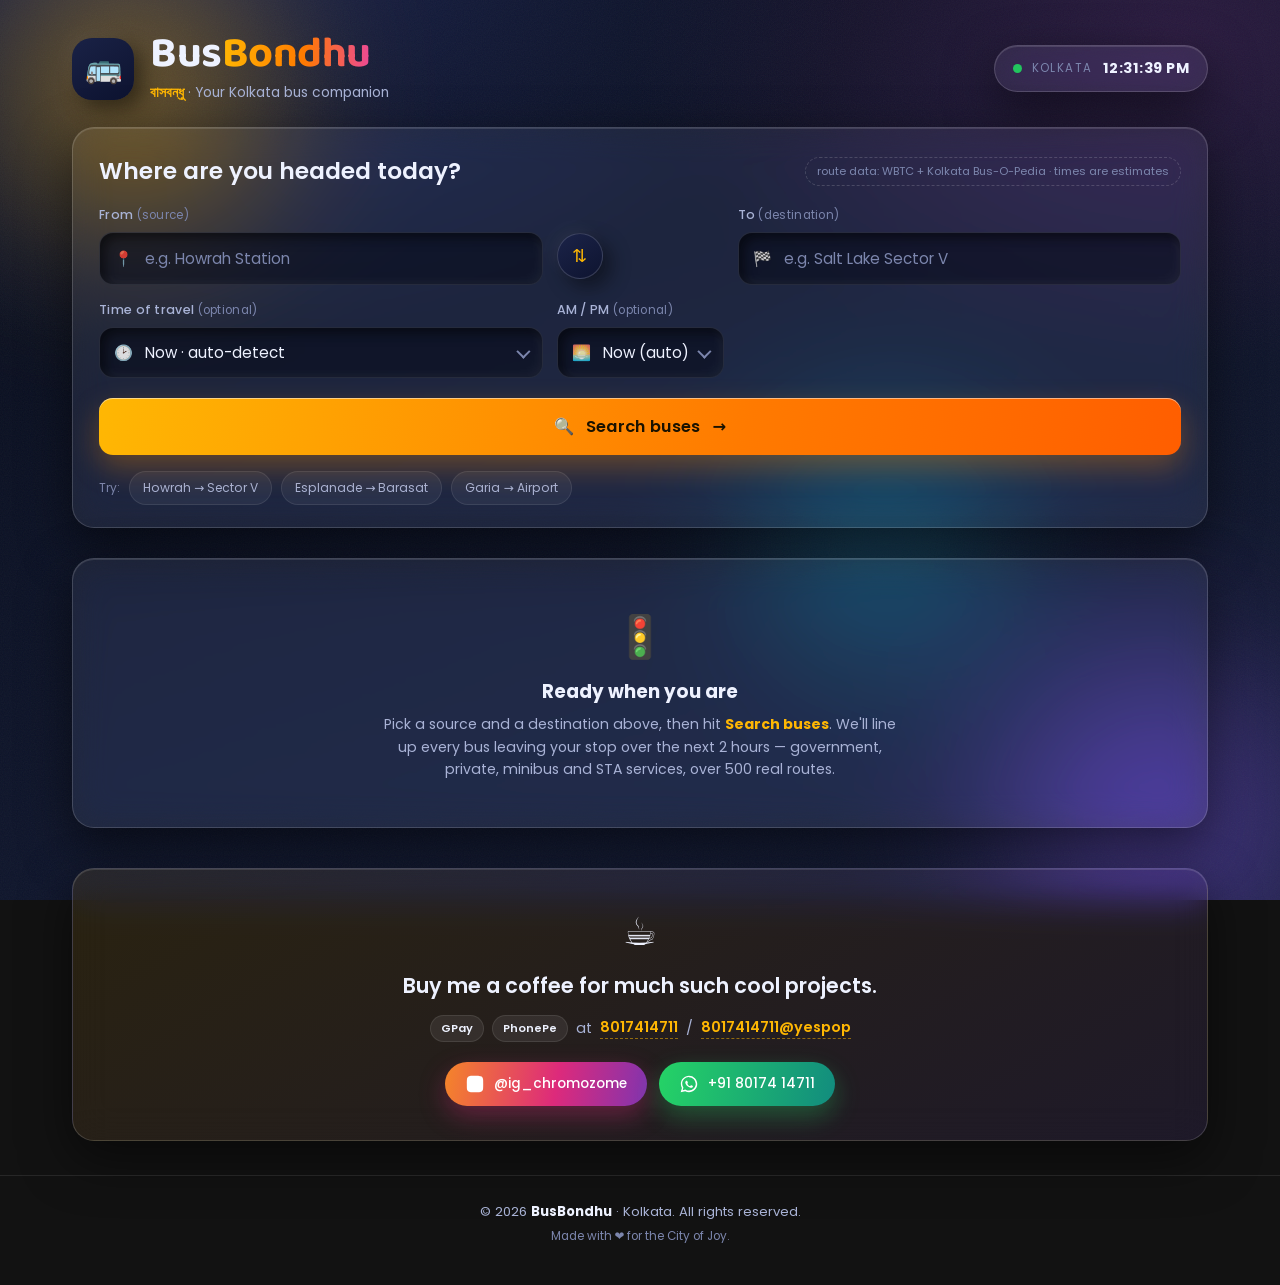
==== index.html @ af152441 "first commit" ====
<!DOCTYPE html>
<html lang="en">
<head>
<meta charset="UTF-8" />
<meta name="viewport" content="width=device-width, initial-scale=1.0" />
<title>BusBondhu - Kolkata's Bus Companion</title>
<meta name="description" content="BusBondhu - find Kolkata buses between any two stops with timings, frequency, route maps and travel estimates." />
<meta name="theme-color" content="#070b18" />
<meta name="color-scheme" content="dark" />
<meta name="author" content="BusBondhu" />

<!-- social / share previews -->
<meta property="og:type" content="website" />
<meta property="og:site_name" content="BusBondhu" />
<meta property="og:title" content="BusBondhu - Kolkata's Bus Companion" />
<meta property="og:description" content="Find any bus across Kolkata between two stops. Timings, frequency, route maps and travel estimates for govt + private services." />
<meta property="og:locale" content="en_IN" />
<meta name="twitter:card" content="summary" />
<meta name="twitter:title" content="BusBondhu - Kolkata's Bus Companion" />
<meta name="twitter:description" content="Find any bus across Kolkata between two stops, with route maps and travel estimates." />

<link rel="preconnect" href="https://fonts.googleapis.com">
<link rel="preconnect" href="https://fonts.gstatic.com" crossorigin>
<link rel="preconnect" href="https://tile.openstreetmap.org">
<link href="https://fonts.googleapis.com/css2?family=Baloo+Da+2:wght@500;600;700&family=Poppins:wght@300;400;500;600;700;800&display=swap" rel="stylesheet">
<link rel="stylesheet" href="vendor/leaflet/leaflet.css" />
<link rel="stylesheet" href="css/styles.css" />
<link rel="icon" href="data:image/svg+xml,<svg xmlns='http://www.w3.org/2000/svg' viewBox='0 0 100 100'><text y='.9em' font-size='88'>&#128652;</text></svg>">
</head>
<body>

  <a class="skip-link" href="#results">Skip to results</a>

  <noscript>
    <div class="no-script">
      <strong>BusBondhu needs JavaScript.</strong>
      This tool searches and sorts live departures in your browser, so please enable JavaScript to use it.
    </div>
  </noscript>

  <div class="orbs" aria-hidden="true">
    <span class="orb orb-1"></span>
    <span class="orb orb-2"></span>
    <span class="orb orb-3"></span>
    <span class="grain"></span>
  </div>

  <header class="hero">
    <div class="brand">
      <div class="logo" aria-hidden="true">&#128652;</div>
      <div class="brand-text">
        <h1>Bus<span>Bondhu</span></h1>
        <p class="tagline"><span class="bn" lang="bn">&#2476;&#2494;&#2488;&#2476;&#2472;&#2509;&#2471;&#2497;</span> &middot; Your Kolkata bus companion</p>
      </div>
    </div>

    <div class="clock glassy" title="Live local time in Kolkata">
      <span class="pulse-dot"></span>
      <span class="clock-label">Kolkata</span>
      <strong id="liveClock">--:--:--</strong>
    </div>
  </header>

  <main>

    <section class="search-card glassy" aria-label="Bus search">
      <div class="card-head">
        <h2>Where are you headed today?</h2>
        <span class="mini-note" title="Route numbers, origins, termini and stop sequences come from WBTC's official city bus route list and from Kolkata Bus-O-Pedia's catalogue of private, minibus, SD/DN, K/KB and STA services. Neither source publishes frequencies or departure times, so the headways and next-bus times on this page are clearly-labelled estimates, not official timings. Only stops we can place with confidence are plotted.">route data: WBTC + Kolkata Bus-O-Pedia &middot; times are estimates</span>
      </div>

      <form id="searchForm" autocomplete="off" novalidate>
        <div class="field-grid">

          <div class="field">
            <label for="source">From <span class="req-none">(source)</span></label>
            <div class="input-wrap">
              <span class="ico">&#128205;</span>
              <input id="source" name="source" list="stopList" placeholder="e.g. Howrah Station" spellcheck="false" />
            </div>
          </div>

          <button type="button" class="swap-btn" id="swapBtn" title="Swap source and destination" aria-label="Swap source and destination">&#8645;</button>

          <div class="field">
            <label for="destination">To <span class="req-none">(destination)</span></label>
            <div class="input-wrap">
              <span class="ico">&#127937;</span>
              <input id="destination" name="destination" list="stopList" placeholder="e.g. Salt Lake Sector V" spellcheck="false" />
            </div>
          </div>

          <div class="field">
            <label for="timeHour">Time of travel <span class="req-none">(optional)</span></label>
            <div class="input-wrap">
              <span class="ico">&#128337;</span>
              <select id="timeHour">
                <option value="">Now &middot; auto-detect</option>
              </select>
            </div>
          </div>

          <div class="field">
            <label for="ampm">AM / PM <span class="req-none">(optional)</span></label>
            <div class="input-wrap">
              <span class="ico">&#127749;</span>
              <select id="ampm">
                <option value="">Now (auto)</option>
                <option value="AM">AM</option>
                <option value="PM">PM</option>
              </select>
            </div>
          </div>

        </div>

        <datalist id="stopList"></datalist>

        <button type="submit" class="search-btn" id="searchBtn">
          <span class="sb-ico">&#128269;</span>
          <span>Search buses</span>
          <span class="sb-arrow">&rarr;</span>
        </button>
      </form>

      <div class="quick-picks">
        <span class="qp-label">Try:</span>
        <button type="button" class="qp" data-from="Howrah Station" data-to="Salt Lake Sector V">Howrah &rarr; Sector V</button>
        <button type="button" class="qp" data-from="Esplanade" data-to="Barasat">Esplanade &rarr; Barasat</button>
        <button type="button" class="qp" data-from="Garia" data-to="Airport (CCU)">Garia &rarr; Airport</button>
      </div>
    </section>

    <section class="results" id="results" aria-live="polite" tabindex="-1">

      <div class="results-head" id="resultsHead" hidden>
        <div class="rh-text">
          <h3 id="rhTitle">Buses</h3>
          <p id="rhWindow">&mdash;</p>
          <p class="rh-count" id="rhCount" hidden></p>
        </div>
        <div class="filters" id="filters">
          <button type="button" class="filter is-active" data-filter="all">All</button>
          <button type="button" class="filter" data-filter="ac">AC</button>
          <button type="button" class="filter" data-filter="electric">Electric</button>
          <button type="button" class="filter" data-filter="nonac">Non-AC</button>
        </div>
      </div>

      <div class="results-list" id="resultsList"></div>

      <div class="empty-state glassy" id="emptyState">
        <div class="es-ico">&#128678;</div>
        <h3>Ready when you are</h3>
        <p>Pick a source and a destination above, then hit <strong>Search buses</strong>. We'll line up every bus leaving your stop over the next 2 hours &mdash; government, private, minibus and STA services, over 500 real routes.</p>
      </div>
    </section>
  </main>

  <section class="support glassy" aria-label="Support the project">
    <div class="support-inner">
      <div class="coffee">&#9749;</div>
      <h3>Buy me a coffee for much such cool projects.</h3>
      <p class="support-pay">
        <span class="pay-chip">GPay</span>
        <span class="pay-chip">PhonePe</span>
        at
        <span class="pay-link">8017414711</span>
        /
        <a class="pay-link" href="upi://pay?pa=8017414711@yespop" title="Pay via UPI">8017414711@yespop</a>
      </p>
      <div class="socials">
        <a class="social ig" href="https://instagram.com/ig_chromozome" target="_blank" rel="noopener noreferrer">
          <svg viewBox="0 0 24 24" width="20" height="20" aria-hidden="true"><path fill="currentColor" d="M12 2.2c3.2 0 3.6 0 4.85.07 1.17.05 1.8.25 2.23.41.56.22.96.48 1.38.9.42.42.68.82.9 1.38.16.42.36 1.06.41 2.23.06 1.26.07 1.64.07 4.85s0 3.6-.07 4.85c-.05 1.17-.25 1.8-.41 2.23-.22.56-.48.96-.9 1.38-.42.42-.82.68-1.38.9-.42.16-1.06.36-2.23.41-1.26.06-1.64.07-4.85.07s-3.6 0-4.85-.07c-1.17-.05-1.8-.25-2.23-.41a3.7 3.7 0 0 1-1.38-.9 3.7 3.7 0 0 1-.9-1.38c-.16-.42-.36-1.06-.41-2.23C2.2 15.6 2.2 15.2 2.2 12s0-3.6.07-4.85c.05-1.17.25-1.8.41-2.23.22-.56.48-.96.9-1.38.42-.42.82-.68 1.38-.9.42-.16 1.06-.36 2.23-.41C8.4 2.2 8.8 2.2 12 2.2Z"/><path fill="currentColor" d="M12 7.05A4.95 4.95 0 1 0 12 16.95 4.95 4.95 0 0 0 12 7.05Zm0 1.8a3.15 3.15 0 1 1 0 6.3 3.15 3.15 0 0 1 0-6.3Z"/><circle fill="currentColor" cx="17.1" cy="6.9" r="1.15"/></svg>
          <span>@ig_chromozome</span>
        </a>
        <a class="social wa" href="https://wa.me/918017414711?text=Hi!%20Loved%20BusBondhu" target="_blank" rel="noopener noreferrer">
          <svg viewBox="0 0 24 24" width="20" height="20" aria-hidden="true"><path fill="currentColor" d="M12.04 2C6.6 2 2.2 6.4 2.2 11.84c0 1.74.46 3.42 1.32 4.9L2 22l5.4-1.42a9.86 9.86 0 0 0 4.64 1.18h.01c5.43 0 9.84-4.4 9.84-9.84 0-2.63-1.02-5.1-2.88-6.96A9.77 9.77 0 0 0 12.04 2Zm0 1.8c2.15 0 4.17.84 5.69 2.36a8 8 0 0 1 2.36 5.68c0 4.44-3.61 8.04-8.05 8.04a8.06 8.06 0 0 1-4.1-1.12l-.3-.17-3.2.84.85-3.12-.2-.32a8.03 8.03 0 0 1-1.24-4.29c0-4.43 3.61-8.03 8.05-8.03Zm-3.1 4.28c-.15 0-.4.06-.6.28-.2.22-.78.77-.78 1.87 0 1.1.8 2.16.9 2.3.12.15 1.56 2.5 3.86 3.4 1.9.75 2.3.6 2.72.56.4-.04 1.3-.53 1.48-1.04.18-.5.18-.94.13-1.03-.06-.09-.22-.14-.46-.26-.24-.12-1.3-.64-1.5-.71-.2-.07-.35-.11-.5.11-.14.22-.56.71-.68.86-.13.14-.26.16-.48.05-.22-.11-.94-.35-1.79-1.1a6.7 6.7 0 0 1-1.23-1.53c-.13-.22-.01-.34.09-.45.1-.1.22-.26.33-.39.11-.13.15-.22.22-.37.07-.15.04-.28-.01-.39-.06-.11-.5-1.2-.68-1.63-.18-.43-.36-.37-.5-.38l-.43-.01Z"/></svg>
          <span>+91 80174 14711</span>
        </a>
      </div>
    </div>
  </section>

  <footer class="site-foot">
    <p>&copy; <span id="year">2026</span> <strong>BusBondhu</strong> &middot; Kolkata. All rights reserved.</p>
    <p class="foot-sub">Made with &#10084; for the City of Joy.</p>
  </footer>

  <div class="modal-overlay" id="mapOverlay" hidden>
    <div class="modal glassy" role="dialog" aria-modal="true" aria-labelledby="mhRoute" aria-describedby="mhSub">
      <button type="button" class="modal-close" id="modalClose" aria-label="Close">&#10005;</button>

      <div class="modal-head">
        <div class="mh-left">
          <div class="mh-bus" id="mhBus">&mdash;</div>
          <div class="mh-txt">
            <div class="mh-route" id="mhRoute">&mdash;</div>
            <div class="mh-sub" id="mhSub">&mdash;</div>
          </div>
        </div>
        <div class="mh-stats">
          <div class="stat"><b id="mhKm">&mdash;</b><span>km</span></div>
          <div class="stat"><b id="mhMin">&mdash;</b><span>min</span></div>
          <div class="stat"><b id="mhArr">&mdash;</b><span>next bus</span></div>
        </div>
      </div>

      <div class="map-shell">
        <div id="map" class="map-box"></div>
        <div class="map-status" id="mapStatus" hidden>
          <span class="map-status-inner" id="mapStatusMsg">Loading map&hellip;</span>
        </div>
      </div>

      <div class="map-legend" aria-hidden="true">
        <span><i class="lg-from"></i> Board here</span>
        <span><i class="lg-to"></i> Get off here</span>
        <span><i class="lg-mid"></i> Stops in between</span>
        <span><i class="lg-other"></i> Other stops on route</span>
        <span><i class="lg-line"></i> Your stretch</span>
        <span>Hover a point to see the stop name</span>
      </div>

      <div class="modal-foot">
        <div class="mf-title">Stops covered on your stretch <span id="mhStopCount"></span></div>
        <ol class="stop-chain" id="mhStops"></ol>
      </div>
    </div>
  </div>

  <div class="toast" id="toast" hidden><span id="toastMsg"></span></div>

  <!-- Leaflet is vendored locally so the map never depends on a third-party CDN.
       js/app.js will fall back to the CDN only if this file is missing. -->
  <script src="vendor/leaflet/leaflet.js" defer></script>
  <script src="js/data.js" defer></script>
  <script src="js/app.js" defer></script>
</body>
</html>
---- vendor/leaflet/leaflet.css ----
/* required styles */

.leaflet-pane,
.leaflet-tile,
.leaflet-marker-icon,
.leaflet-marker-shadow,
.leaflet-tile-container,
.leaflet-pane > svg,
.leaflet-pane > canvas,
.leaflet-zoom-box,
.leaflet-image-layer,
.leaflet-layer {
	position: absolute;
	left: 0;
	top: 0;
	}
.leaflet-container {
	overflow: hidden;
	}
.leaflet-tile,
.leaflet-marker-icon,
.leaflet-marker-shadow {
	-webkit-user-select: none;
	   -moz-user-select: none;
	        user-select: none;
	  -webkit-user-drag: none;
	}
/* Prevents IE11 from highlighting tiles in blue */
.leaflet-tile::selection {
	background: transparent;
}
/* Safari renders non-retina tile on retina better with this, but Chrome is worse */
.leaflet-safari .leaflet-tile {
	image-rendering: -webkit-optimize-contrast;
	}
/* hack that prevents hw layers "stretching" when loading new tiles */
.leaflet-safari .leaflet-tile-container {
	width: 1600px;
	height: 1600px;
	-webkit-transform-origin: 0 0;
	}
.leaflet-marker-icon,
.leaflet-marker-shadow {
	display: block;
	}
/* .leaflet-container svg: reset svg max-width decleration shipped in Joomla! (joomla.org) 3.x */
/* .leaflet-container img: map is broken in FF if you have max-width: 100% on tiles */
.leaflet-container .leaflet-overlay-pane svg {
	max-width: none !important;
	max-height: none !important;
	}
.leaflet-container .leaflet-marker-pane img,
.leaflet-container .leaflet-shadow-pane img,
.leaflet-container .leaflet-tile-pane img,
.leaflet-container img.leaflet-image-layer,
.leaflet-container .leaflet-tile {
	max-width: none !important;
	max-height: none !important;
	width: auto;
	padding: 0;
	}

.leaflet-container img.leaflet-tile {
	/* See: https://bugs.chromium.org/p/chromium/issues/detail?id=600120 */
	mix-blend-mode: plus-lighter;
}

.leaflet-container.leaflet-touch-zoom {
	-ms-touch-action: pan-x pan-y;
	touch-action: pan-x pan-y;
	}
.leaflet-container.leaflet-touch-drag {
	-ms-touch-action: pinch-zoom;
	/* Fallback for FF which doesn't support pinch-zoom */
	touch-action: none;
	touch-action: pinch-zoom;
}
.leaflet-container.leaflet-touch-drag.leaflet-touch-zoom {
	-ms-touch-action: none;
	touch-action: none;
}
.leaflet-container {
	-webkit-tap-highlight-color: transparent;
}
.leaflet-container a {
	-webkit-tap-highlight-color: rgba(51, 181, 229, 0.4);
}
.leaflet-tile {
	filter: inherit;
	visibility: hidden;
	}
.leaflet-tile-loaded {
	visibility: inherit;
	}
.leaflet-zoom-box {
	width: 0;
	height: 0;
	-moz-box-sizing: border-box;
	     box-sizing: border-box;
	z-index: 800;
	}
/* workaround for https://bugzilla.mozilla.org/show_bug.cgi?id=888319 */
.leaflet-overlay-pane svg {
	-moz-user-select: none;
	}

.leaflet-pane         { z-index: 400; }

.leaflet-tile-pane    { z-index: 200; }
.leaflet-overlay-pane { z-index: 400; }
.leaflet-shadow-pane  { z-index: 500; }
.leaflet-marker-pane  { z-index: 600; }
.leaflet-tooltip-pane   { z-index: 650; }
.leaflet-popup-pane   { z-index: 700; }

.leaflet-map-pane canvas { z-index: 100; }
.leaflet-map-pane svg    { z-index: 200; }

.leaflet-vml-shape {
	width: 1px;
	height: 1px;
	}
.lvml {
	behavior: url(#default#VML);
	display: inline-block;
	position: absolute;
	}


/* control positioning */

.leaflet-control {
	position: relative;
	z-index: 800;
	pointer-events: visiblePainted; /* IE 9-10 doesn't have auto */
	pointer-events: auto;
	}
.leaflet-top,
.leaflet-bottom {
	position: absolute;
	z-index: 1000;
	pointer-events: none;
	}
.leaflet-top {
	top: 0;
	}
.leaflet-right {
	right: 0;
	}
.leaflet-bottom {
	bottom: 0;
	}
.leaflet-left {
	left: 0;
	}
.leaflet-control {
	float: left;
	clear: both;
	}
.leaflet-right .leaflet-control {
	float: right;
	}
.leaflet-top .leaflet-control {
	margin-top: 10px;
	}
.leaflet-bottom .leaflet-control {
	margin-bottom: 10px;
	}
.leaflet-left .leaflet-control {
	margin-left: 10px;
	}
.leaflet-right .leaflet-control {
	margin-right: 10px;
	}


/* zoom and fade animations */

.leaflet-fade-anim .leaflet-popup {
	opacity: 0;
	-webkit-transition: opacity 0.2s linear;
	   -moz-transition: opacity 0.2s linear;
	        transition: opacity 0.2s linear;
	}
.leaflet-fade-anim .leaflet-map-pane .leaflet-popup {
	opacity: 1;
	}
.leaflet-zoom-animated {
	-webkit-transform-origin: 0 0;
	    -ms-transform-origin: 0 0;
	        transform-origin: 0 0;
	}
svg.leaflet-zoom-animated {
	will-change: transform;
}

.leaflet-zoom-anim .leaflet-zoom-animated {
	-webkit-transition: -webkit-transform 0.25s cubic-bezier(0,0,0.25,1);
	   -moz-transition:    -moz-transform 0.25s cubic-bezier(0,0,0.25,1);
	        transition:         transform 0.25s cubic-bezier(0,0,0.25,1);
	}
.leaflet-zoom-anim .leaflet-tile,
.leaflet-pan-anim .leaflet-tile {
	-webkit-transition: none;
	   -moz-transition: none;
	        transition: none;
	}

.leaflet-zoom-anim .leaflet-zoom-hide {
	visibility: hidden;
	}


/* cursors */

.leaflet-interactive {
	cursor: pointer;
	}
.leaflet-grab {
	cursor: -webkit-grab;
	cursor:    -moz-grab;
	cursor:         grab;
	}
.leaflet-crosshair,
.leaflet-crosshair .leaflet-interactive {
	cursor: crosshair;
	}
.leaflet-popup-pane,
.leaflet-control {
	cursor: auto;
	}
.leaflet-dragging .leaflet-grab,
.leaflet-dragging .leaflet-grab .leaflet-interactive,
.leaflet-dragging .leaflet-marker-draggable {
	cursor: move;
	cursor: -webkit-grabbing;
	cursor:    -moz-grabbing;
	cursor:         grabbing;
	}

/* marker & overlays interactivity */
.leaflet-marker-icon,
.leaflet-marker-shadow,
.leaflet-image-layer,
.leaflet-pane > svg path,
.leaflet-tile-container {
	pointer-events: none;
	}

.leaflet-marker-icon.leaflet-interactive,
.leaflet-image-layer.leaflet-interactive,
.leaflet-pane > svg path.leaflet-interactive,
svg.leaflet-image-layer.leaflet-interactive path {
	pointer-events: visiblePainted; /* IE 9-10 doesn't have auto */
	pointer-events: auto;
	}

/* visual tweaks */

.leaflet-container {
	background: #ddd;
	outline-offset: 1px;
	}
.leaflet-container a {
	color: #0078A8;
	}
.leaflet-zoom-box {
	border: 2px dotted #38f;
	background: rgba(255,255,255,0.5);
	}


/* general typography */
.leaflet-container {
	font-family: "Helvetica Neue", Arial, Helvetica, sans-serif;
	font-size: 12px;
	font-size: 0.75rem;
	line-height: 1.5;
	}


/* general toolbar styles */

.leaflet-bar {
	box-shadow: 0 1px 5px rgba(0,0,0,0.65);
	border-radius: 4px;
	}
.leaflet-bar a {
	background-color: #fff;
	border-bottom: 1px solid #ccc;
	width: 26px;
	height: 26px;
	line-height: 26px;
	display: block;
	text-align: center;
	text-decoration: none;
	color: black;
	}
.leaflet-bar a,
.leaflet-control-layers-toggle {
	background-position: 50% 50%;
	background-repeat: no-repeat;
	display: block;
	}
.leaflet-bar a:hover,
.leaflet-bar a:focus {
	background-color: #f4f4f4;
	}
.leaflet-bar a:first-child {
	border-top-left-radius: 4px;
	border-top-right-radius: 4px;
	}
.leaflet-bar a:last-child {
	border-bottom-left-radius: 4px;
	border-bottom-right-radius: 4px;
	border-bottom: none;
	}
.leaflet-bar a.leaflet-disabled {
	cursor: default;
	background-color: #f4f4f4;
	color: #bbb;
	}

.leaflet-touch .leaflet-bar a {
	width: 30px;
	height: 30px;
	line-height: 30px;
	}
.leaflet-touch .leaflet-bar a:first-child {
	border-top-left-radius: 2px;
	border-top-right-radius: 2px;
	}
.leaflet-touch .leaflet-bar a:last-child {
	border-bottom-left-radius: 2px;
	border-bottom-right-radius: 2px;
	}

/* zoom control */

.leaflet-control-zoom-in,
.leaflet-control-zoom-out {
	font: bold 18px 'Lucida Console', Monaco, monospace;
	text-indent: 1px;
	}

.leaflet-touch .leaflet-control-zoom-in, .leaflet-touch .leaflet-control-zoom-out  {
	font-size: 22px;
	}


/* layers control */

.leaflet-control-layers {
	box-shadow: 0 1px 5px rgba(0,0,0,0.4);
	background: #fff;
	border-radius: 5px;
	}
.leaflet-control-layers-toggle {
	background-image: url(images/layers.png);
	width: 36px;
	height: 36px;
	}
.leaflet-retina .leaflet-control-layers-toggle {
	background-image: url(images/layers-2x.png);
	background-size: 26px 26px;
	}
.leaflet-touch .leaflet-control-layers-toggle {
	width: 44px;
	height: 44px;
	}
.leaflet-control-layers .leaflet-control-layers-list,
.leaflet-control-layers-expanded .leaflet-control-layers-toggle {
	display: none;
	}
.leaflet-control-layers-expanded .leaflet-control-layers-list {
	display: block;
	position: relative;
	}
.leaflet-control-layers-expanded {
	padding: 6px 10px 6px 6px;
	color: #333;
	background: #fff;
	}
.leaflet-control-layers-scrollbar {
	overflow-y: scroll;
	overflow-x: hidden;
	padding-right: 5px;
	}
.leaflet-control-layers-selector {
	margin-top: 2px;
	position: relative;
	top: 1px;
	}
.leaflet-control-layers label {
	display: block;
	font-size: 13px;
	font-size: 1.08333em;
	}
.leaflet-control-layers-separator {
	height: 0;
	border-top: 1px solid #ddd;
	margin: 5px -10px 5px -6px;
	}

/* Default icon URLs */
.leaflet-default-icon-path { /* used only in path-guessing heuristic, see L.Icon.Default */
	background-image: url(images/marker-icon.png);
	}


/* attribution and scale controls */

.leaflet-container .leaflet-control-attribution {
	background: #fff;
	background: rgba(255, 255, 255, 0.8);
	margin: 0;
	}
.leaflet-control-attribution,
.leaflet-control-scale-line {
	padding: 0 5px;
	color: #333;
	line-height: 1.4;
	}
.leaflet-control-attribution a {
	text-decoration: none;
	}
.leaflet-control-attribution a:hover,
.leaflet-control-attribution a:focus {
	text-decoration: underline;
	}
.leaflet-attribution-flag {
	display: inline !important;
	vertical-align: baseline !important;
	width: 1em;
	height: 0.6669em;
	}
.leaflet-left .leaflet-control-scale {
	margin-left: 5px;
	}
.leaflet-bottom .leaflet-control-scale {
	margin-bottom: 5px;
	}
.leaflet-control-scale-line {
	border: 2px solid #777;
	border-top: none;
	line-height: 1.1;
	padding: 2px 5px 1px;
	white-space: nowrap;
	-moz-box-sizing: border-box;
	     box-sizing: border-box;
	background: rgba(255, 255, 255, 0.8);
	text-shadow: 1px 1px #fff;
	}
.leaflet-control-scale-line:not(:first-child) {
	border-top: 2px solid #777;
	border-bottom: none;
	margin-top: -2px;
	}
.leaflet-control-scale-line:not(:first-child):not(:last-child) {
	border-bottom: 2px solid #777;
	}

.leaflet-touch .leaflet-control-attribution,
.leaflet-touch .leaflet-control-layers,
.leaflet-touch .leaflet-bar {
	box-shadow: none;
	}
.leaflet-touch .leaflet-control-layers,
.leaflet-touch .leaflet-bar {
	border: 2px solid rgba(0,0,0,0.2);
	background-clip: padding-box;
	}


/* popup */

.leaflet-popup {
	position: absolute;
	text-align: center;
	margin-bottom: 20px;
	}
.leaflet-popup-content-wrapper {
	padding: 1px;
	text-align: left;
	border-radius: 12px;
	}
.leaflet-popup-content {
	margin: 13px 24px 13px 20px;
	line-height: 1.3;
	font-size: 13px;
	font-size: 1.08333em;
	min-height: 1px;
	}
.leaflet-popup-content p {
	margin: 17px 0;
	margin: 1.3em 0;
	}
.leaflet-popup-tip-container {
	width: 40px;
	height: 20px;
	position: absolute;
	left: 50%;
	margin-top: -1px;
	margin-left: -20px;
	overflow: hidden;
	pointer-events: none;
	}
.leaflet-popup-tip {
	width: 17px;
	height: 17px;
	padding: 1px;

	margin: -10px auto 0;
	pointer-events: auto;

	-webkit-transform: rotate(45deg);
	   -moz-transform: rotate(45deg);
	    -ms-transform: rotate(45deg);
	        transform: rotate(45deg);
	}
.leaflet-popup-content-wrapper,
.leaflet-popup-tip {
	background: white;
	color: #333;
	box-shadow: 0 3px 14px rgba(0,0,0,0.4);
	}
.leaflet-container a.leaflet-popup-close-button {
	position: absolute;
	top: 0;
	right: 0;
	border: none;
	text-align: center;
	width: 24px;
	height: 24px;
	font: 16px/24px Tahoma, Verdana, sans-serif;
	color: #757575;
	text-decoration: none;
	background: transparent;
	}
.leaflet-container a.leaflet-popup-close-button:hover,
.leaflet-container a.leaflet-popup-close-button:focus {
	color: #585858;
	}
.leaflet-popup-scrolled {
	overflow: auto;
	}

.leaflet-oldie .leaflet-popup-content-wrapper {
	-ms-zoom: 1;
	}
.leaflet-oldie .leaflet-popup-tip {
	width: 24px;
	margin: 0 auto;

	-ms-filter: "progid:DXImageTransform.Microsoft.Matrix(M11=0.70710678, M12=0.70710678, M21=-0.70710678, M22=0.70710678)";
	filter: progid:DXImageTransform.Microsoft.Matrix(M11=0.70710678, M12=0.70710678, M21=-0.70710678, M22=0.70710678);
	}

.leaflet-oldie .leaflet-control-zoom,
.leaflet-oldie .leaflet-control-layers,
.leaflet-oldie .leaflet-popup-content-wrapper,
.leaflet-oldie .leaflet-popup-tip {
	border: 1px solid #999;
	}


/* div icon */

.leaflet-div-icon {
	background: #fff;
	border: 1px solid #666;
	}


/* Tooltip */
/* Base styles for the element that has a tooltip */
.leaflet-tooltip {
	position: absolute;
	padding: 6px;
	background-color: #fff;
	border: 1px solid #fff;
	border-radius: 3px;
	color: #222;
	white-space: nowrap;
	-webkit-user-select: none;
	-moz-user-select: none;
	-ms-user-select: none;
	user-select: none;
	pointer-events: none;
	box-shadow: 0 1px 3px rgba(0,0,0,0.4);
	}
.leaflet-tooltip.leaflet-interactive {
	cursor: pointer;
	pointer-events: auto;
	}
.leaflet-tooltip-top:before,
.leaflet-tooltip-bottom:before,
.leaflet-tooltip-left:before,
.leaflet-tooltip-right:before {
	position: absolute;
	pointer-events: none;
	border: 6px solid transparent;
	background: transparent;
	content: "";
	}

/* Directions */

.leaflet-tooltip-bottom {
	margin-top: 6px;
}
.leaflet-tooltip-top {
	margin-top: -6px;
}
.leaflet-tooltip-bottom:before,
.leaflet-tooltip-top:before {
	left: 50%;
	margin-left: -6px;
	}
.leaflet-tooltip-top:before {
	bottom: 0;
	margin-bottom: -12px;
	border-top-color: #fff;
	}
.leaflet-tooltip-bottom:before {
	top: 0;
	margin-top: -12px;
	margin-left: -6px;
	border-bottom-color: #fff;
	}
.leaflet-tooltip-left {
	margin-left: -6px;
}
.leaflet-tooltip-right {
	margin-left: 6px;
}
.leaflet-tooltip-left:before,
.leaflet-tooltip-right:before {
	top: 50%;
	margin-top: -6px;
	}
.leaflet-tooltip-left:before {
	right: 0;
	margin-right: -12px;
	border-left-color: #fff;
	}
.leaflet-tooltip-right:before {
	left: 0;
	margin-left: -12px;
	border-right-color: #fff;
	}

/* Printing */

@media print {
	/* Prevent printers from removing background-images of controls. */
	.leaflet-control {
		-webkit-print-color-adjust: exact;
		print-color-adjust: exact;
		}
	}
---- css/styles.css ----
/* ============================================================
   BusBondhu — Kolkata Bus Companion
   Glassmorphism + Neomorphism + smooth transitions
   ============================================================ */

:root {
  --bg-0: #070b18;
  --bg-1: #0c1226;
  --bg-2: #131a35;

  --glass-bg: rgba(255, 255, 255, 0.07);
  --glass-bg-strong: rgba(255, 255, 255, 0.11);
  --glass-brd: rgba(255, 255, 255, 0.16);
  --glass-brd-soft: rgba(255, 255, 255, 0.09);

  --txt: #eef2ff;
  --txt-dim: #a9b3d6;
  --txt-faint: #7c86ad;

  --accent: #ffb703;      /* Kolkata yellow taxi vibe */
  --accent-2: #ff7a00;
  --cyan: #22d3ee;
  --violet: #8b5cf6;
  --green: #22c55e;
  --pink: #ec4899;
  --red: #ef4444;

  --radius: 22px;
  --radius-sm: 14px;
  --shadow-neu:
    8px 8px 20px rgba(0, 0, 0, 0.45),
    -6px -6px 18px rgba(255, 255, 255, 0.045);
  --shadow-neu-in:
    inset 5px 5px 12px rgba(0, 0, 0, 0.5),
    inset -4px -4px 10px rgba(255, 255, 255, 0.05);
  --shadow-glow: 0 18px 50px rgba(0, 0, 0, 0.5);
  --ease: cubic-bezier(0.22, 1, 0.36, 1);
}

* { box-sizing: border-box; }

[hidden] { display: none !important; }

/* keyboard-only focus ring; :where() keeps specificity at 0 so component
   styles (e.g. .bus-row) still win where they define their own border-radius */
:where(a, button, [tabindex], select, summary):focus-visible {
  outline: 2px solid var(--accent);
  outline-offset: 3px;
}

.skip-link {
  position: absolute; left: 50%; top: -70px; transform: translateX(-50%);
  z-index: 300; padding: 11px 20px; border-radius: 0 0 14px 14px;
  background: var(--accent); color: #1a1200;
  font-size: 0.82rem; font-weight: 600; text-decoration: none;
  transition: top 0.25s var(--ease);
}
.skip-link:focus { top: 0; }

.no-script {
  position: relative; z-index: 5;
  max-width: 1180px; margin: 20px auto 0; padding: 16px 20px;
  border-radius: var(--radius-sm);
  background: rgba(239, 68, 68, 0.14);
  border: 1px solid rgba(239, 68, 68, 0.45);
  color: var(--txt); font-size: 0.9rem; line-height: 1.55;
}
.no-script strong { display: block; margin-bottom: 4px; font-size: 0.95rem; }

html { scroll-behavior: smooth; }

body {
  margin: 0;
  min-height: 100vh;
  font-family: "Poppins", system-ui, -apple-system, "Segoe UI", sans-serif;
  color: var(--txt);
  background:
    radial-gradient(1200px 700px at 12% -8%, #1b2450 0%, transparent 60%),
    radial-gradient(1000px 600px at 92% 4%, #2a1a3f 0%, transparent 55%),
    linear-gradient(160deg, var(--bg-0) 0%, var(--bg-1) 45%, var(--bg-2) 100%);
  background-attachment: fixed;
  overflow-x: hidden;
  -webkit-font-smoothing: antialiased;
}

/* ---------- animated background orbs ---------- */
.orbs { position: fixed; inset: 0; z-index: 0; pointer-events: none; overflow: hidden; }
.orb {
  position: absolute;
  border-radius: 50%;
  filter: blur(70px);
  opacity: 0.5;
  animation: float 18s var(--ease) infinite alternate;
}
.orb-1 { width: 420px; height: 420px; top: -120px; left: -80px;
  background: radial-gradient(circle, #ffb703, transparent 70%); }
.orb-2 { width: 480px; height: 480px; bottom: -160px; right: -120px;
  background: radial-gradient(circle, #8b5cf6, transparent 70%); animation-delay: -6s; }
.orb-3 { width: 360px; height: 360px; top: 40%; left: 55%;
  background: radial-gradient(circle, #22d3ee, transparent 70%); animation-delay: -11s; opacity: 0.32; }
.grain {
  position: absolute; inset: 0; opacity: 0.05; mix-blend-mode: overlay;
  background-image: url("data:image/svg+xml,%3Csvg xmlns='http://www.w3.org/2000/svg' width='120' height='120'%3E%3Cfilter id='n'%3E%3CfeTurbulence type='fractalNoise' baseFrequency='0.85' numOctaves='3'/%3E%3C/filter%3E%3Crect width='120' height='120' filter='url(%23n)'/%3E%3C/svg%3E");
}
@keyframes float {
  from { transform: translate3d(0, 0, 0) scale(1); }
  to   { transform: translate3d(40px, -50px, 0) scale(1.15); }
}

/* ---------- glass utility ---------- */
.glassy {
  background: var(--glass-bg);
  border: 1px solid var(--glass-brd);
  backdrop-filter: blur(18px) saturate(150%);
  -webkit-backdrop-filter: blur(18px) saturate(150%);
  box-shadow: var(--shadow-glow), inset 0 1px 0 rgba(255, 255, 255, 0.12);
}

/* ============================================================
   HERO
   ============================================================ */
.hero {
  position: relative; z-index: 2;
  max-width: 1180px;
  margin: 0 auto;
  padding: 34px 22px 10px;
  display: flex; align-items: center; justify-content: space-between;
  gap: 18px; flex-wrap: wrap;
}
.brand { display: flex; align-items: center; gap: 16px; }
.logo {
  width: 62px; height: 62px; display: grid; place-items: center;
  font-size: 30px; border-radius: 20px;
  background: linear-gradient(145deg, #1a2246, #0d1330);
  box-shadow: var(--shadow-neu);
  animation: bob 3.4s ease-in-out infinite;
}
@keyframes bob { 0%,100% { transform: translateY(0) rotate(-2deg); } 50% { transform: translateY(-6px) rotate(2deg); } }

.brand-text h1 {
  margin: 0; font-family: "Baloo Da 2", "Poppins", sans-serif;
  font-size: clamp(1.9rem, 4.4vw, 2.7rem); line-height: 1; letter-spacing: -0.5px;
}
.brand-text h1 span {
  background: linear-gradient(92deg, var(--accent), var(--accent-2) 55%, var(--pink));
  -webkit-background-clip: text; background-clip: text; color: transparent;
}
.tagline { margin: 6px 0 0; color: var(--txt-dim); font-size: 0.86rem; }
.bn { color: var(--accent); font-weight: 600; }

.clock {
  display: flex; align-items: center; gap: 10px;
  padding: 12px 18px; border-radius: 999px;
  font-size: 0.9rem; color: var(--txt-dim);
}
.clock strong { color: var(--txt); font-variant-numeric: tabular-nums; letter-spacing: 0.5px; }
.clock-label { font-size: 0.72rem; text-transform: uppercase; letter-spacing: 1.4px; color: var(--txt-faint); }
.pulse-dot {
  width: 9px; height: 9px; border-radius: 50%; background: var(--green);
  box-shadow: 0 0 0 0 rgba(34, 197, 94, 0.7); animation: pulse 2s infinite;
}
@keyframes pulse {
  0% { box-shadow: 0 0 0 0 rgba(34, 197, 94, 0.6); }
  70% { box-shadow: 0 0 0 12px rgba(34, 197, 94, 0); }
  100% { box-shadow: 0 0 0 0 rgba(34, 197, 94, 0); }
}

/* ============================================================
   LAYOUT
   ============================================================ */
main {
  position: relative; z-index: 2;
  max-width: 1180px; margin: 0 auto; padding: 14px 22px 40px;
}

/* ============================================================
   SEARCH CARD
   ============================================================ */
.search-card {
  border-radius: var(--radius);
  padding: 26px 26px 22px;
  animation: rise 0.7s var(--ease) both;
}
@keyframes rise { from { opacity: 0; transform: translateY(22px); } to { opacity: 1; transform: none; } }

.card-head { display: flex; align-items: center; justify-content: space-between; gap: 12px; flex-wrap: wrap; margin-bottom: 18px; }
.card-head h2 { margin: 0; font-size: clamp(1.1rem, 2.4vw, 1.45rem); font-weight: 600; }
.mini-note {
  font-size: 0.7rem; color: var(--txt-faint); border: 1px dashed var(--glass-brd);
  padding: 5px 11px; border-radius: 999px; cursor: help; white-space: nowrap;
}

.field-grid {
  display: grid;
  grid-template-columns: 1fr auto 1fr;
  gap: 16px 14px;
  align-items: end;
}
.field { display: flex; flex-direction: column; gap: 8px; min-width: 0; }
.field label { font-size: 0.78rem; font-weight: 500; color: var(--txt-dim); letter-spacing: 0.3px; }
.req-none { color: var(--txt-faint); font-weight: 400; font-size: 0.72rem; }

.input-wrap {
  position: relative; display: flex; align-items: center;
  border-radius: var(--radius-sm);
  background: rgba(6, 10, 24, 0.55);
  box-shadow: var(--shadow-neu-in);
  border: 1px solid var(--glass-brd-soft);
  transition: border-color 0.3s var(--ease), box-shadow 0.3s var(--ease), transform 0.3s var(--ease);
}
.input-wrap:focus-within {
  border-color: rgba(255, 183, 3, 0.55);
  box-shadow: var(--shadow-neu-in), 0 0 0 4px rgba(255, 183, 3, 0.12);
  transform: translateY(-1px);
}
.input-wrap .ico { padding: 0 4px 0 14px; font-size: 0.95rem; opacity: 0.85; }
.input-wrap input,
.input-wrap select {
  flex: 1; min-width: 0; width: 100%;
  background: transparent; border: 0; outline: none;
  color: var(--txt); font-family: inherit; font-size: 0.95rem;
  padding: 14px 14px 14px 8px;
}
.input-wrap select { cursor: pointer; appearance: none; padding-right: 34px; }
.input-wrap select option { background: #101733; color: var(--txt); }
.input-wrap::after {
  content: ""; position: absolute; right: 15px; width: 8px; height: 8px;
  border-right: 2px solid var(--txt-faint); border-bottom: 2px solid var(--txt-faint);
  transform: rotate(45deg) translateY(-2px); pointer-events: none;
}
.input-wrap:has(input)::after { display: none; }
.input-wrap input::placeholder { color: var(--txt-faint); }

.swap-btn {
  align-self: end; margin-bottom: 6px;
  width: 46px; height: 46px; border-radius: 50%;
  border: 1px solid var(--glass-brd);
  background: linear-gradient(145deg, #1b2348, #0e1430);
  color: var(--accent); font-size: 1.15rem; cursor: pointer;
  box-shadow: var(--shadow-neu);
  transition: transform 0.45s var(--ease), color 0.3s, box-shadow 0.3s;
}
.swap-btn:hover { transform: rotate(180deg) scale(1.06); color: var(--cyan); }
.swap-btn:active { box-shadow: var(--shadow-neu-in); transform: rotate(180deg) scale(0.96); }

/* search button */
.search-btn {
  margin-top: 20px; width: 100%;
  display: flex; align-items: center; justify-content: center; gap: 12px;
  padding: 16px 22px; border: 0; border-radius: var(--radius-sm);
  font-family: inherit; font-size: 1.02rem; font-weight: 600; letter-spacing: 0.3px;
  color: #1a1200; cursor: pointer; position: relative; overflow: hidden;
  background: linear-gradient(100deg, var(--accent), var(--accent-2) 60%, #ff5e00);
  box-shadow: 0 12px 30px rgba(255, 140, 0, 0.32), inset 0 1px 0 rgba(255, 255, 255, 0.5);
  transition: transform 0.25s var(--ease), box-shadow 0.3s var(--ease), filter 0.3s;
}
.search-btn::before {
  content: ""; position: absolute; top: 0; left: -120%; width: 60%; height: 100%;
  background: linear-gradient(100deg, transparent, rgba(255, 255, 255, 0.55), transparent);
  transform: skewX(-20deg); transition: left 0.7s var(--ease);
}
.search-btn:hover { transform: translateY(-2px); box-shadow: 0 18px 40px rgba(255, 140, 0, 0.42); }
.search-btn:hover::before { left: 130%; }
.search-btn:active { transform: translateY(0) scale(0.99); }
.search-btn .sb-arrow { transition: transform 0.3s var(--ease); }
.search-btn:hover .sb-arrow { transform: translateX(6px); }
.search-btn.loading { pointer-events: none; filter: saturate(0.7); }
.search-btn.loading .sb-ico { animation: spin 0.9s linear infinite; }
@keyframes spin { to { transform: rotate(360deg); } }

/* quick picks */
.quick-picks { display: flex; align-items: center; gap: 9px; flex-wrap: wrap; margin-top: 16px; }
.qp-label { font-size: 0.75rem; color: var(--txt-faint); }
.qp {
  font-family: inherit; font-size: 0.76rem; color: var(--txt-dim);
  padding: 7px 13px; border-radius: 999px; cursor: pointer;
  background: rgba(255, 255, 255, 0.05);
  border: 1px solid var(--glass-brd-soft);
  transition: all 0.28s var(--ease);
}
.qp:hover { color: var(--txt); border-color: rgba(255, 183, 3, 0.5); background: rgba(255, 183, 3, 0.12); transform: translateY(-2px); }

/* ============================================================
   RESULTS
   ============================================================ */
.results { margin-top: 30px; }

.results-head {
  display: flex; align-items: flex-end; justify-content: space-between;
  gap: 16px; flex-wrap: wrap; margin-bottom: 16px;
  animation: rise 0.5s var(--ease) both;
}
.rh-text h3 { margin: 0; font-size: 1.2rem; font-weight: 600; }
.rh-text p { margin: 5px 0 0; font-size: 0.82rem; color: var(--txt-dim); }
.rh-text p b { color: var(--accent); font-weight: 600; }
.est-note {
  display: inline-block; margin-top: 7px;
  font-size: 0.72rem; color: var(--txt-faint); line-height: 1.5;
}
.est-note b { color: var(--txt-dim); }
.rh-count {
  display: inline-block; margin: 8px 0 0 !important;
  font-size: 0.72rem !important; color: var(--cyan) !important;
  padding: 3px 10px; border-radius: 999px;
  background: rgba(34, 211, 238, 0.1);
  border: 1px solid rgba(34, 211, 238, 0.3);
}

.filters { display: flex; gap: 8px; flex-wrap: wrap; }
.filter {
  font-family: inherit; font-size: 0.78rem; color: var(--txt-dim);
  padding: 8px 15px; border-radius: 999px; cursor: pointer;
  background: rgba(255, 255, 255, 0.05);
  border: 1px solid var(--glass-brd-soft);
  transition: all 0.28s var(--ease);
}
.filter:hover { color: var(--txt); transform: translateY(-2px); }
.filter.is-active {
  color: #1a1200; font-weight: 600;
  background: linear-gradient(100deg, var(--accent), var(--accent-2));
  border-color: transparent;
  box-shadow: 0 8px 20px rgba(255, 140, 0, 0.3);
}

.results-list { display: flex; flex-direction: column; gap: 14px; }

/* ---------- bus row ---------- */
.bus-row {
  position: relative;
  display: grid;
  grid-template-columns: auto 1fr auto;
  gap: 16px; align-items: center;
  padding: 18px 20px;
  border-radius: var(--radius);
  background: var(--glass-bg);
  border: 1px solid var(--glass-brd-soft);
  backdrop-filter: blur(16px) saturate(140%);
  -webkit-backdrop-filter: blur(16px) saturate(140%);
  box-shadow: 0 10px 30px rgba(0, 0, 0, 0.35), inset 0 1px 0 rgba(255, 255, 255, 0.08);
  cursor: pointer;
  overflow: hidden;
  animation: rowIn 0.55s var(--ease) both;
  transition: transform 0.3s var(--ease), border-color 0.3s, box-shadow 0.3s, background 0.3s;
}
@keyframes rowIn { from { opacity: 0; transform: translateY(16px) scale(0.985); } to { opacity: 1; transform: none; } }

.bus-row::before {
  content: ""; position: absolute; left: 0; top: 0; bottom: 0; width: 4px;
  background: linear-gradient(180deg, var(--accent), var(--accent-2));
  opacity: 0.9;
}
.bus-row.ac::before { background: linear-gradient(180deg, var(--cyan), #0ea5e9); }
.bus-row.electric::before { background: linear-gradient(180deg, #a3e635, var(--green)); }
.bus-row.nonac::before { background: linear-gradient(180deg, var(--accent), var(--accent-2)); }

.bus-row:hover {
  transform: translateY(-4px);
  border-color: rgba(255, 183, 3, 0.4);
  background: var(--glass-bg-strong);
  box-shadow: 0 20px 46px rgba(0, 0, 0, 0.5), 0 0 0 1px rgba(255, 183, 3, 0.18);
}
.bus-row:active { transform: translateY(-1px) scale(0.995); }
.bus-row:focus-visible {
  outline: 2px solid var(--accent);
  outline-offset: 4px;
  border-color: rgba(255, 183, 3, 0.55);
}

/* bus number badge */
.bus-no {
  min-width: 96px; text-align: center;
  padding: 12px 14px; border-radius: 16px;
  font-family: "Baloo Da 2", "Poppins", sans-serif;
  font-size: 1.5rem; font-weight: 700; line-height: 1; letter-spacing: 0.5px;
  color: #fff;
  background: linear-gradient(145deg, #1c2450, #0d1330);
  box-shadow: var(--shadow-neu);
  transition: transform 0.3s var(--ease), box-shadow 0.3s;
}
.bus-row:hover .bus-no { transform: scale(1.05); box-shadow: 0 0 0 2px rgba(255, 183, 3, 0.35), var(--shadow-neu); }
.bus-no.long { font-size: 1rem; letter-spacing: 0; padding: 14px 10px; }
.bus-no small { display: block; font-family: "Poppins", sans-serif; font-size: 0.6rem; font-weight: 500; letter-spacing: 1.2px; text-transform: uppercase; color: var(--txt-faint); margin-top: 5px; }

/* middle info */
.bus-info { min-width: 0; }
.bus-route { font-size: 0.98rem; font-weight: 600; display: flex; align-items: center; gap: 8px; flex-wrap: wrap; }
.bus-route .arrow { color: var(--accent); }
.bus-meta { display: flex; align-items: center; gap: 8px; flex-wrap: wrap; margin-top: 9px; }

.tag {
  font-size: 0.68rem; font-weight: 600; letter-spacing: 0.4px;
  padding: 4px 10px; border-radius: 999px; text-transform: uppercase;
  border: 1px solid transparent;
}
.tag.govt { color: #86efac; background: rgba(34, 197, 94, 0.14); border-color: rgba(34, 197, 94, 0.35); }
.tag.private { color: #d8b4fe; background: rgba(139, 92, 246, 0.16); border-color: rgba(139, 92, 246, 0.38); }
.tag.op { color: #86efac; background: rgba(34, 197, 94, 0.14); border-color: rgba(34, 197, 94, 0.35); }
.tag.electric { color: #bbf7d0; background: rgba(163, 230, 53, 0.16); border-color: rgba(163, 230, 53, 0.4); }
.tag.ac { color: #67e8f9; background: rgba(34, 211, 238, 0.14); border-color: rgba(34, 211, 238, 0.35); }
.tag.nonac { color: var(--txt-dim); background: rgba(255, 255, 255, 0.06); border-color: var(--glass-brd-soft); }
.tag.via { color: var(--txt-dim); background: rgba(255, 255, 255, 0.05); border-color: var(--glass-brd-soft); text-transform: none; letter-spacing: 0; font-weight: 500; }

/* frequency highlight */
.freq-badge {
  display: inline-flex; align-items: center; gap: 6px;
  font-size: 0.7rem; font-weight: 700; letter-spacing: 0.3px;
  padding: 5px 11px; border-radius: 999px;
  color: #1a1200;
  background: linear-gradient(100deg, #fde047, var(--accent));
  box-shadow: 0 0 0 0 rgba(255, 183, 3, 0.6);
  animation: freqPulse 2.4s ease-in-out infinite;
}
@keyframes freqPulse {
  0%, 100% { box-shadow: 0 0 0 0 rgba(255, 183, 3, 0.55); }
  50% { box-shadow: 0 0 0 8px rgba(255, 183, 3, 0); }
}
.freq-badge .bolt { font-size: 0.8rem; }

/* right side timing */
.bus-time { text-align: right; min-width: 118px; }
.bus-time .next {
  font-family: "Baloo Da 2", "Poppins", sans-serif;
  font-size: 1.35rem; font-weight: 700; color: var(--accent); line-height: 1;
  font-variant-numeric: tabular-nums;
}
.bus-time .in {
  display: block; font-size: 0.72rem; color: var(--txt-dim); margin-top: 5px;
}
.bus-time .in b { color: var(--cyan); font-weight: 600; }
.bus-time .eta { display: block; font-size: 0.68rem; color: var(--txt-faint); margin-top: 4px; }
.bus-time .go {
  display: inline-flex; align-items: center; gap: 5px; margin-top: 9px;
  font-size: 0.7rem; color: var(--txt-dim);
  padding: 5px 10px; border-radius: 999px;
  border: 1px solid var(--glass-brd-soft); background: rgba(255, 255, 255, 0.04);
  transition: all 0.28s var(--ease);
}
.bus-row:hover .bus-time .go { color: var(--accent); border-color: rgba(255, 183, 3, 0.45); background: rgba(255, 183, 3, 0.1); }

/* ---------- empty / no-result states ---------- */
.empty-state {
  border-radius: var(--radius); padding: 46px 26px; text-align: center;
  animation: rise 0.6s var(--ease) both;
}
.empty-state .es-ico { font-size: 2.6rem; margin-bottom: 10px; animation: bob 3.4s ease-in-out infinite; }
.empty-state h3 { margin: 0 0 8px; font-size: 1.15rem; }
.empty-state p { margin: 0 auto; max-width: 520px; color: var(--txt-dim); font-size: 0.88rem; line-height: 1.6; }
.empty-state strong { color: var(--accent); }

/* nearby-stop suggestions shown when a search finds nothing */
.suggest { margin-top: 22px; }
.suggest-head {
  font-size: 0.8rem; font-weight: 600; color: var(--txt-dim);
  margin-bottom: 12px;
}
.suggest-list { display: flex; flex-wrap: wrap; gap: 9px; justify-content: center; }
.suggest-chip {
  font-family: inherit; font-size: 0.78rem; color: var(--txt);
  display: inline-flex; align-items: center; gap: 8px;
  padding: 9px 15px; border-radius: 999px; cursor: pointer;
  background: rgba(255, 183, 3, 0.1);
  border: 1px solid rgba(255, 183, 3, 0.34);
  transition: transform 0.28s var(--ease), background 0.28s, border-color 0.28s;
}
.suggest-chip:hover {
  background: rgba(255, 183, 3, 0.2);
  border-color: rgba(255, 183, 3, 0.62);
  transform: translateY(-2px);
}
.suggest-chip small { color: var(--txt-faint); font-size: 0.7rem; font-weight: 500; }
.suggest-chip .sc-ico { font-size: 0.85rem; }

/* one-change journey plans (informational, not clickable) */
.plan-list { gap: 12px; }
.suggest-plan {
  text-align: left; min-width: 208px;
  padding: 13px 16px; border-radius: var(--radius-sm);
  background: rgba(139, 92, 246, 0.11);
  border: 1px solid rgba(139, 92, 246, 0.34);
}
.plan-hub {
  font-size: 0.76rem; font-weight: 600; color: #d8b4fe;
  margin-bottom: 9px; letter-spacing: 0.2px;
}
.plan-leg {
  font-size: 0.78rem; color: var(--txt-dim);
  display: flex; align-items: center; gap: 7px; line-height: 1.7;
  font-variant-numeric: tabular-nums;
}
.plan-leg b {
  color: #fff; font-weight: 600; min-width: 46px;
  font-size: 0.72rem; text-align: center;
  padding: 2px 7px; border-radius: 7px;
  background: rgba(255, 255, 255, 0.09);
}
.plan-total {
  margin-top: 9px; padding-top: 8px;
  border-top: 1px dashed rgba(139, 92, 246, 0.3);
  font-size: 0.68rem; text-transform: uppercase; letter-spacing: 0.8px;
  color: var(--txt-faint);
}
.suggest-none {
  margin-top: 16px !important; font-size: 0.82rem !important;
  color: var(--txt-faint) !important;
}

/* ============================================================
   SUPPORT
   ============================================================ */
.support {
  position: relative; z-index: 2;
  max-width: 1180px; margin: 0 auto 34px; padding: 0 22px;
  background: none; border: 0; box-shadow: none; backdrop-filter: none;
}
.support-inner {
  border-radius: var(--radius);
  padding: 34px 26px; text-align: center;
  background: linear-gradient(150deg, rgba(255, 183, 3, 0.1), rgba(139, 92, 246, 0.1));
  border: 1px solid var(--glass-brd);
  backdrop-filter: blur(18px) saturate(150%);
  -webkit-backdrop-filter: blur(18px) saturate(150%);
  box-shadow: var(--shadow-glow), inset 0 1px 0 rgba(255, 255, 255, 0.12);
}
.coffee { font-size: 2.4rem; animation: bob 3s ease-in-out infinite; }
.support-inner h3 { margin: 10px 0 14px; font-size: clamp(1rem, 2.4vw, 1.3rem); font-weight: 600; }
.support-pay { margin: 0 0 20px; color: var(--txt-dim); font-size: 0.9rem; display: flex; align-items: center; justify-content: center; gap: 8px; flex-wrap: wrap; }
.pay-chip {
  font-size: 0.7rem; font-weight: 600; padding: 4px 10px; border-radius: 999px;
  color: var(--txt); background: rgba(255, 255, 255, 0.08); border: 1px solid var(--glass-brd-soft);
}
.pay-link { color: var(--accent); font-weight: 600; text-decoration: none; border-bottom: 1px dashed rgba(255, 183, 3, 0.5); transition: color 0.25s; }
.pay-link:hover { color: var(--cyan); }

.socials { display: flex; gap: 12px; justify-content: center; flex-wrap: wrap; }
.social {
  display: inline-flex; align-items: center; gap: 9px;
  padding: 12px 20px; border-radius: 999px;
  font-size: 0.85rem; font-weight: 500; text-decoration: none; color: #fff;
  transition: transform 0.3s var(--ease), box-shadow 0.3s var(--ease), filter 0.3s;
}
.social svg { flex-shrink: 0; }
.social.ig { background: linear-gradient(100deg, #f58529, #dd2a7b 55%, #8134af); box-shadow: 0 10px 26px rgba(221, 42, 123, 0.35); }
.social.wa { background: linear-gradient(100deg, #25d366, #128c7e); box-shadow: 0 10px 26px rgba(37, 211, 102, 0.32); }
.social:hover { transform: translateY(-3px) scale(1.03); filter: brightness(1.08); }
.social:active { transform: translateY(0) scale(0.98); }

/* ============================================================
   FOOTER
   ============================================================ */
.site-foot {
  position: relative; z-index: 2;
  text-align: center; padding: 26px 22px 40px;
  border-top: 1px solid var(--glass-brd-soft);
  color: var(--txt-dim); font-size: 0.82rem;
}
.site-foot p { margin: 0; }
.site-foot strong { color: var(--txt); }
.foot-sub { margin-top: 6px !important; color: var(--txt-faint); font-size: 0.74rem; }

/* ============================================================
   MAP MODAL
   ============================================================ */
.modal-overlay {
  position: fixed; inset: 0; z-index: 100;
  display: grid; place-items: center; padding: 20px;
  background: rgba(3, 6, 16, 0.72);
  backdrop-filter: blur(8px);
  -webkit-backdrop-filter: blur(8px);
  animation: fadeIn 0.3s var(--ease) both;
}
@keyframes fadeIn { from { opacity: 0; } to { opacity: 1; } }

.modal {
  position: relative;
  width: min(940px, 100%);
  max-height: 92vh; overflow: auto;
  border-radius: var(--radius);
  padding: 22px;
  animation: modalIn 0.45s var(--ease) both;
}
@keyframes modalIn { from { opacity: 0; transform: translateY(26px) scale(0.97); } to { opacity: 1; transform: none; } }

.modal-close {
  position: absolute; top: 14px; right: 14px; z-index: 5;
  width: 38px; height: 38px; border-radius: 50%;
  border: 1px solid var(--glass-brd);
  background: rgba(10, 14, 32, 0.8); color: var(--txt);
  font-size: 0.95rem; cursor: pointer;
  transition: all 0.28s var(--ease);
}
.modal-close:hover { background: var(--red); border-color: var(--red); transform: rotate(90deg); }

.modal-head { display: flex; align-items: center; justify-content: space-between; gap: 16px; flex-wrap: wrap; margin-bottom: 16px; padding-right: 44px; }
.mh-left { display: flex; align-items: center; gap: 14px; min-width: 0; }
.mh-bus {
  font-family: "Baloo Da 2", "Poppins", sans-serif;
  font-size: 1.5rem; font-weight: 700; padding: 10px 16px; border-radius: 14px;
  background: linear-gradient(145deg, #1c2450, #0d1330); box-shadow: var(--shadow-neu);
  white-space: nowrap;
}
.mh-route { font-size: 1rem; font-weight: 600; }
.mh-sub { font-size: 0.78rem; color: var(--txt-dim); margin-top: 4px; }

.mh-stats { display: flex; gap: 10px; }
.stat {
  min-width: 74px; text-align: center; padding: 10px 12px; border-radius: 14px;
  background: rgba(6, 10, 24, 0.5); border: 1px solid var(--glass-brd-soft);
  box-shadow: var(--shadow-neu-in);
}
.stat b { display: block; font-size: 1.15rem; color: var(--accent); font-variant-numeric: tabular-nums; }
.stat span { font-size: 0.62rem; text-transform: uppercase; letter-spacing: 1px; color: var(--txt-faint); }

.map-shell { position: relative; }
.map-box {
  height: 380px; width: 100%; border-radius: var(--radius-sm);
  overflow: hidden; border: 1px solid var(--glass-brd-soft);
  background: #0a0f22;
}

/* overlay used while the map library/tiles resolve, and for soft-failure text */
.map-status {
  position: absolute; inset: 0; z-index: 800;
  display: grid; place-items: center;
  padding: 24px; text-align: center;
  border-radius: var(--radius-sm);
  background: rgba(10, 15, 34, 0.88);
  color: var(--txt-dim); font-size: 0.85rem;
}
.map-status-inner {
  display: flex; flex-direction: column; align-items: center; gap: 10px;
  max-width: 360px; line-height: 1.55;
}
.map-status-inner b { color: var(--txt); font-size: 1rem; }
.map-status-inner span { color: var(--txt-faint); }
.map-status .spinner {
  width: 26px; height: 26px; border-radius: 50%;
  border: 3px solid rgba(255, 255, 255, 0.16);
  border-top-color: var(--accent);
  animation: spin 0.8s linear infinite;
}

/* Leaflet's own chrome, theme-matched. The basemap providers we use are
   key-free; OSM standard tiles are inverted into a dark basemap so the map
   matches the site instead of glaring white. Only the tile pane is filtered,
   so our route lines, markers, popups and tooltips keep their true colours. */
.leaflet-container { background: #0a0f22; font-family: "Poppins", sans-serif; }
.map-box.dark-tiles .leaflet-tile-pane {
  filter: invert(1) hue-rotate(180deg) brightness(0.94) contrast(0.9) saturate(0.72);
}
.leaflet-control-attribution {
  background: rgba(10, 15, 34, 0.78) !important;
  color: var(--txt-faint) !important;
  font-size: 0.68rem;
}
.leaflet-control-attribution a { color: var(--txt-dim) !important; }
.leaflet-bar a, .leaflet-bar a:hover {
  background: #131a35; color: var(--txt); border-bottom-color: var(--glass-brd-soft);
}
.leaflet-bar a:hover { background: #1c2450; }
.leaflet-popup-content-wrapper, .leaflet-popup-tip { background: #131a35; color: var(--txt); }
.leaflet-popup-content { margin: 10px 14px; font-size: 0.82rem; }

/* map stop tooltips */
.leaflet-tooltip.stop-tip {
  background: rgba(12, 18, 38, 0.92);
  border: 1px solid var(--glass-brd);
  color: var(--txt);
  font-size: 0.72rem;
  font-weight: 500;
  padding: 4px 9px;
  border-radius: 8px;
  box-shadow: 0 8px 20px rgba(0, 0, 0, 0.5);
  white-space: nowrap;
}
.leaflet-tooltip.stop-tip::before { display: none; }
.leaflet-tooltip.tip-from { color: #86efac; border-color: rgba(34, 197, 94, 0.6); }
.leaflet-tooltip.tip-to { color: #67e8f9; border-color: rgba(34, 211, 238, 0.6); }

/* map legend */
.map-legend {
  display: flex; flex-wrap: wrap; gap: 14px;
  margin-top: 12px; padding: 10px 14px;
  border-radius: var(--radius-sm);
  background: rgba(6, 10, 24, 0.5);
  border: 1px solid var(--glass-brd-soft);
  font-size: 0.72rem; color: var(--txt-dim);
}
.map-legend span { display: inline-flex; align-items: center; gap: 7px; }
.map-legend i { width: 11px; height: 11px; border-radius: 50%; display: inline-block; }
.map-legend .lg-from { background: #22c55e; }
.map-legend .lg-to { background: #22d3ee; }
.map-legend .lg-mid { background: #ffb703; }
.map-legend .lg-other { background: #7c86ad; }
.map-legend .lg-line { width: 22px; height: 4px; border-radius: 2px; background: #ffb703; }

.modal-foot { margin-top: 16px; }
.mf-title { font-size: 0.8rem; font-weight: 600; color: var(--txt-dim); margin-bottom: 10px; }
.mf-title span { color: var(--txt-faint); font-weight: 400; }
.stop-chain {
  list-style: none; margin: 0; padding: 0;
  display: flex; flex-wrap: wrap; gap: 8px;
}
.stop-chain li {
  font-size: 0.76rem; color: var(--txt-dim);
  padding: 6px 12px; border-radius: 999px;
  background: rgba(255, 255, 255, 0.05); border: 1px solid var(--glass-brd-soft);
  display: flex; align-items: center; gap: 7px;
}
.stop-chain li .dot { width: 7px; height: 7px; border-radius: 50%; background: var(--accent); flex-shrink: 0; }
.stop-chain li.is-from { color: #86efac; border-color: rgba(34, 197, 94, 0.4); }
.stop-chain li.is-from .dot { background: var(--green); }
.stop-chain li.is-to { color: #67e8f9; border-color: rgba(34, 211, 238, 0.4); }
.stop-chain li.is-to .dot { background: var(--cyan); }

/* ============================================================
   TOAST
   ============================================================ */
.toast {
  position: fixed; left: 50%; bottom: 28px; transform: translateX(-50%);
  z-index: 200; padding: 13px 22px; border-radius: 999px;
  font-size: 0.85rem; color: var(--txt);
  background: rgba(12, 18, 38, 0.92);
  border: 1px solid var(--glass-brd);
  box-shadow: 0 16px 40px rgba(0, 0, 0, 0.5);
  backdrop-filter: blur(14px);
  animation: toastIn 0.4s var(--ease) both;
}
@keyframes toastIn { from { opacity: 0; transform: translate(-50%, 18px); } to { opacity: 1; transform: translate(-50%, 0); } }

/* ============================================================
   RESPONSIVE
   ============================================================ */
@media (max-width: 860px) {
  .field-grid { grid-template-columns: 1fr; }
  .swap-btn { justify-self: center; margin: 0; transform: rotate(90deg); }
  .swap-btn:hover { transform: rotate(270deg) scale(1.06); }
  .swap-btn:active { transform: rotate(270deg) scale(0.96); }
  .bus-row { grid-template-columns: auto 1fr; }
  .bus-time { grid-column: 1 / -1; text-align: left; display: flex; align-items: center; gap: 14px; flex-wrap: wrap; min-width: 0; }
  .bus-time .in, .bus-time .eta { margin-top: 0; }
  .bus-time .go { margin-top: 0; }
  .modal-head { padding-right: 0; }
  .mh-stats { width: 100%; }
  .stat { flex: 1; }
}

@media (max-width: 520px) {
  .hero { padding-top: 24px; }
  .search-card { padding: 20px 16px; }
  .bus-row { padding: 15px 14px; gap: 12px; }
  .bus-no { min-width: 78px; font-size: 1.25rem; padding: 10px; }
  .map-box { height: 300px; }
  .modal { padding: 16px; }
  .social { width: 100%; justify-content: center; }
}

@media (prefers-reduced-motion: reduce) {
  *, *::before, *::after { animation-duration: 0.001ms !important; animation-iteration-count: 1 !important; transition-duration: 0.001ms !important; }
}
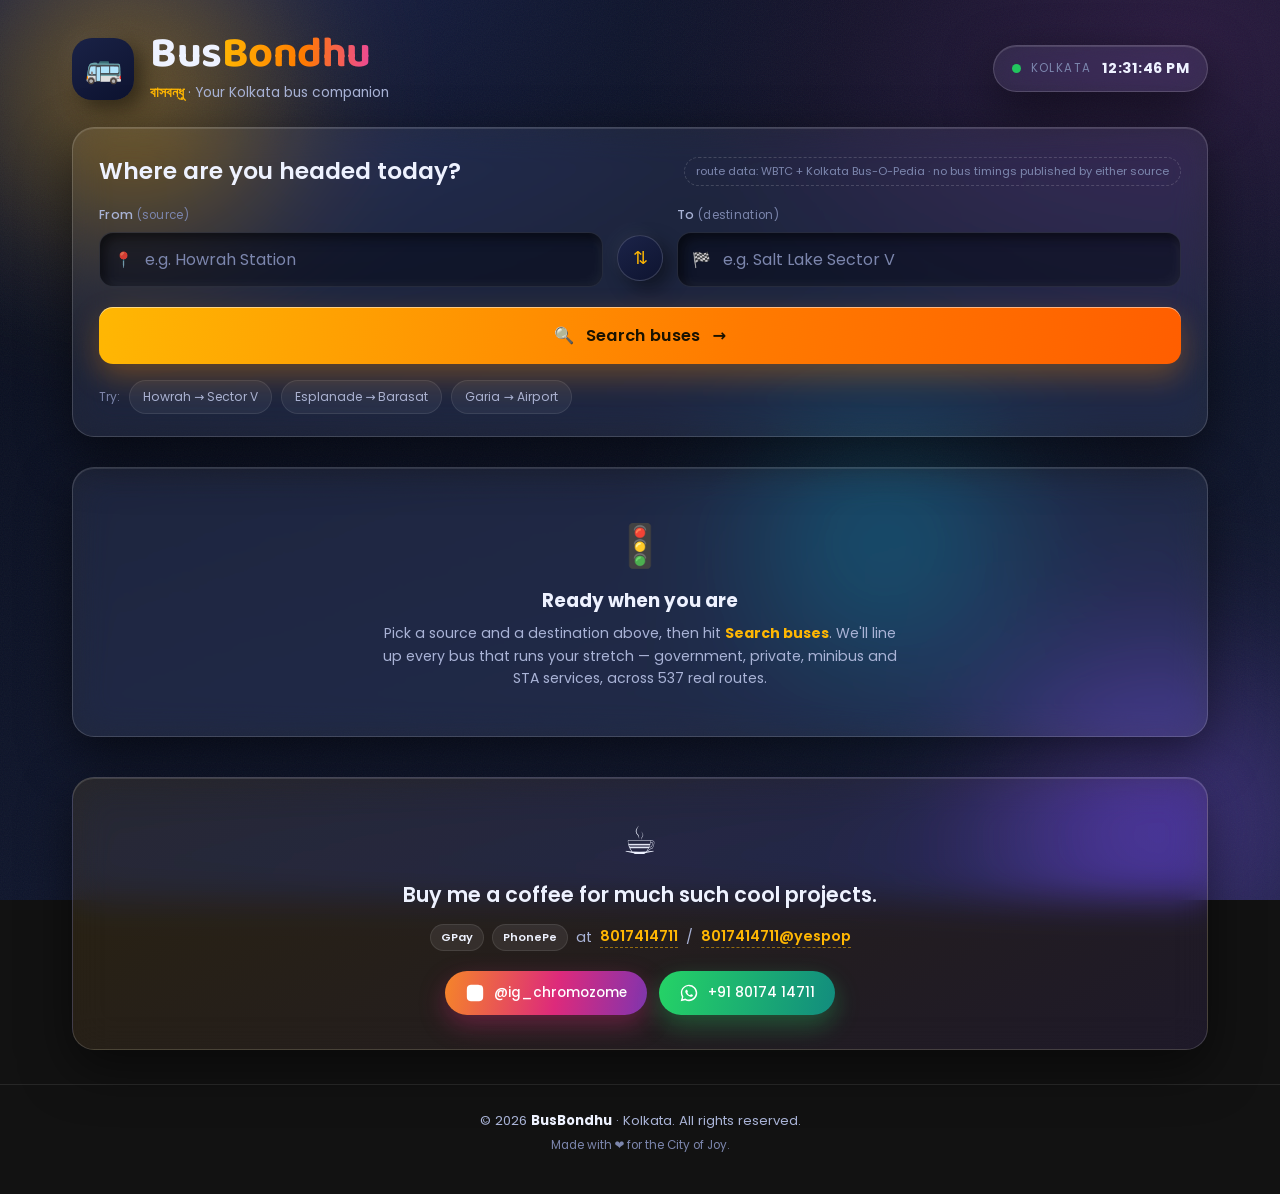
==== commit 2f70790d: "fixed" ====
--- a/index.html
+++ b/index.html
@@ -4,7 +4,7 @@
 <meta charset="UTF-8" />
 <meta name="viewport" content="width=device-width, initial-scale=1.0" />
 <title>BusBondhu - Kolkata's Bus Companion</title>
-<meta name="description" content="BusBondhu - find Kolkata buses between any two stops with timings, frequency, route maps and travel estimates." />
+<meta name="description" content="BusBondhu - find every Kolkata bus that runs between two stops, with route maps, distance and estimated ride time. No timetables claimed." />
 <meta name="theme-color" content="#070b18" />
 <meta name="color-scheme" content="dark" />
 <meta name="author" content="BusBondhu" />
@@ -13,11 +13,11 @@
 <meta property="og:type" content="website" />
 <meta property="og:site_name" content="BusBondhu" />
 <meta property="og:title" content="BusBondhu - Kolkata's Bus Companion" />
-<meta property="og:description" content="Find any bus across Kolkata between two stops. Timings, frequency, route maps and travel estimates for govt + private services." />
+<meta property="og:description" content="Find every bus that runs between two stops across Kolkata. Route maps, distance and estimated ride time for govt + private services." />
 <meta property="og:locale" content="en_IN" />
 <meta name="twitter:card" content="summary" />
 <meta name="twitter:title" content="BusBondhu - Kolkata's Bus Companion" />
-<meta name="twitter:description" content="Find any bus across Kolkata between two stops, with route maps and travel estimates." />
+<meta name="twitter:description" content="Find every bus that runs between two stops across Kolkata, with route maps and estimated ride time." />
 
 <link rel="preconnect" href="https://fonts.googleapis.com">
 <link rel="preconnect" href="https://fonts.gstatic.com" crossorigin>
@@ -34,7 +34,7 @@
   <noscript>
     <div class="no-script">
       <strong>BusBondhu needs JavaScript.</strong>
-      This tool searches and sorts live departures in your browser, so please enable JavaScript to use it.
+      This tool matches routes and sorts them in your browser, so please enable JavaScript to use it.
     </div>
   </noscript>
 
@@ -66,7 +66,7 @@
     <section class="search-card glassy" aria-label="Bus search">
       <div class="card-head">
         <h2>Where are you headed today?</h2>
-        <span class="mini-note" title="Route numbers, origins, termini and stop sequences come from WBTC's official city bus route list and from Kolkata Bus-O-Pedia's catalogue of private, minibus, SD/DN, K/KB and STA services. Neither source publishes frequencies or departure times, so the headways and next-bus times on this page are clearly-labelled estimates, not official timings. Only stops we can place with confidence are plotted.">route data: WBTC + Kolkata Bus-O-Pedia &middot; times are estimates</span>
+        <span class="mini-note" title="Route numbers, origins, termini and stop sequences come from WBTC's official city bus route list and from Kolkata Bus-O-Pedia's catalogue of private, minibus, SD/DN, K/KB and STA services. Neither source publishes frequencies or departure times, so this page shows no bus timings at all — you get the stop sequence, the total trip length and an estimated ride time for the stretch you actually travel. Only stops we can place with confidence are plotted.">route data: WBTC + Kolkata Bus-O-Pedia &middot; no bus timings published by either source</span>
       </div>
 
       <form id="searchForm" autocomplete="off" novalidate>
@@ -74,9 +74,13 @@
 
           <div class="field">
             <label for="source">From <span class="req-none">(source)</span></label>
-            <div class="input-wrap">
+            <div class="input-wrap has-combo">
               <span class="ico">&#128205;</span>
-              <input id="source" name="source" list="stopList" placeholder="e.g. Howrah Station" spellcheck="false" />
+              <input id="source" name="source" placeholder="e.g. Howrah Station" spellcheck="false"
+                     autocomplete="off" autocapitalize="off" autocorrect="off" enterkeyhint="search"
+                     role="combobox" aria-expanded="false" aria-autocomplete="list"
+                     aria-controls="sourceList" />
+              <div class="combo" id="sourceList" role="listbox" aria-label="Matching stops" hidden></div>
             </div>
           </div>
 
@@ -84,37 +88,17 @@
 
           <div class="field">
             <label for="destination">To <span class="req-none">(destination)</span></label>
-            <div class="input-wrap">
+            <div class="input-wrap has-combo">
               <span class="ico">&#127937;</span>
-              <input id="destination" name="destination" list="stopList" placeholder="e.g. Salt Lake Sector V" spellcheck="false" />
+              <input id="destination" name="destination" placeholder="e.g. Salt Lake Sector V" spellcheck="false"
+                     autocomplete="off" autocapitalize="off" autocorrect="off" enterkeyhint="search"
+                     role="combobox" aria-expanded="false" aria-autocomplete="list"
+                     aria-controls="destinationList" />
+              <div class="combo" id="destinationList" role="listbox" aria-label="Matching stops" hidden></div>
             </div>
           </div>
 
-          <div class="field">
-            <label for="timeHour">Time of travel <span class="req-none">(optional)</span></label>
-            <div class="input-wrap">
-              <span class="ico">&#128337;</span>
-              <select id="timeHour">
-                <option value="">Now &middot; auto-detect</option>
-              </select>
-            </div>
-          </div>
-
-          <div class="field">
-            <label for="ampm">AM / PM <span class="req-none">(optional)</span></label>
-            <div class="input-wrap">
-              <span class="ico">&#127749;</span>
-              <select id="ampm">
-                <option value="">Now (auto)</option>
-                <option value="AM">AM</option>
-                <option value="PM">PM</option>
-              </select>
-            </div>
-          </div>
-
-        </div>
-
-        <datalist id="stopList"></datalist>
+        </div>
 
         <button type="submit" class="search-btn" id="searchBtn">
           <span class="sb-ico">&#128269;</span>
@@ -152,7 +136,7 @@
       <div class="empty-state glassy" id="emptyState">
         <div class="es-ico">&#128678;</div>
         <h3>Ready when you are</h3>
-        <p>Pick a source and a destination above, then hit <strong>Search buses</strong>. We'll line up every bus leaving your stop over the next 2 hours &mdash; government, private, minibus and STA services, over 500 real routes.</p>
+        <p>Pick a source and a destination above, then hit <strong>Search buses</strong>. We'll line up every bus that runs your stretch &mdash; government, private, minibus and STA services, across 537 real routes.</p>
       </div>
     </section>
   </main>
@@ -202,7 +186,7 @@
         <div class="mh-stats">
           <div class="stat"><b id="mhKm">&mdash;</b><span>km</span></div>
           <div class="stat"><b id="mhMin">&mdash;</b><span>min</span></div>
-          <div class="stat"><b id="mhArr">&mdash;</b><span>next bus</span></div>
+          <div class="stat"><b id="mhStopsN">&mdash;</b><span>stops</span></div>
         </div>
       </div>
 
--- a/css/styles.css
+++ b/css/styles.css
@@ -177,6 +177,7 @@
    SEARCH CARD
    ============================================================ */
 .search-card {
+  position: relative; z-index: 30;
   border-radius: var(--radius);
   padding: 26px 26px 22px;
   animation: rise 0.7s var(--ease) both;
@@ -188,6 +189,9 @@
 .mini-note {
   font-size: 0.7rem; color: var(--txt-faint); border: 1px dashed var(--glass-brd);
   padding: 5px 11px; border-radius: 999px; cursor: help; white-space: nowrap;
+  /* a nowrap pill is wider than a phone screen, and body clips overflow-x, so
+     without this the note gets sliced off mid-word */
+  max-width: 100%;
 }
 
 .field-grid {
@@ -213,12 +217,20 @@
   box-shadow: var(--shadow-neu-in), 0 0 0 4px rgba(255, 183, 3, 0.12);
   transform: translateY(-1px);
 }
+/* The -1px lift above is a transform, and a transform opens a stacking context.
+   That would trap the dropdown's own z-index inside this wrapper, letting the
+   *next* field paint straight over the open list. Lifting the wrapper too keeps
+   the whole subtree — list included — above its siblings. */
+.input-wrap:focus-within,
+.input-wrap.has-combo.is-open { z-index: 5; }
 .input-wrap .ico { padding: 0 4px 0 14px; font-size: 0.95rem; opacity: 0.85; }
 .input-wrap input,
 .input-wrap select {
   flex: 1; min-width: 0; width: 100%;
   background: transparent; border: 0; outline: none;
-  color: var(--txt); font-family: inherit; font-size: 0.95rem;
+  color: var(--txt); font-family: inherit;
+  /* 16px exactly: anything smaller makes iOS Safari zoom the page on focus */
+  font-size: 1rem;
   padding: 14px 14px 14px 8px;
 }
 .input-wrap select { cursor: pointer; appearance: none; padding-right: 34px; }
@@ -230,6 +242,61 @@
 }
 .input-wrap:has(input)::after { display: none; }
 .input-wrap input::placeholder { color: var(--txt-faint); }
+
+/* ---------- stop picker: a real list, not <datalist> ----------
+   The native <datalist> this used to rely on is ignored outright by iOS Safari
+   and by several Android browsers, which is why the dropdown did nothing on a
+   phone. The suggestions are drawn in the DOM instead, so every browser gets
+   the same list, with 46px rows that are comfortable to tap. */
+.input-wrap.has-combo input { padding-right: 42px; }
+
+.input-wrap.has-combo::after {
+  content: ""; position: absolute; right: 17px; top: 50%;
+  width: 8px; height: 8px; margin-top: -6px;
+  border-right: 2px solid var(--txt-faint); border-bottom: 2px solid var(--txt-faint);
+  transform: rotate(45deg);
+  transition: transform 0.25s var(--ease), border-color 0.25s var(--ease);
+  pointer-events: none;
+}
+.input-wrap.has-combo.is-open::after {
+  transform: rotate(-135deg); margin-top: -1px; border-color: var(--accent);
+}
+
+.combo {
+  position: absolute; left: 0; right: 0; top: calc(100% + 8px);
+  z-index: 70; padding: 6px;
+  max-height: 292px; overflow-y: auto; overscroll-behavior: contain;
+  -webkit-overflow-scrolling: touch;
+  border-radius: 14px;
+  background: rgba(10, 15, 33, 0.97);
+  border: 1px solid var(--glass-brd);
+  box-shadow: 0 22px 50px rgba(0, 0, 0, 0.6);
+  backdrop-filter: blur(16px) saturate(150%);
+  -webkit-backdrop-filter: blur(16px) saturate(150%);
+  animation: comboIn 0.16s var(--ease) both;
+}
+.combo[hidden] { display: none; }
+.combo.flip { top: auto; bottom: calc(100% + 8px); animation-name: comboInUp; }
+@keyframes comboIn   { from { opacity: 0; transform: translateY(-6px); } to { opacity: 1; transform: none; } }
+@keyframes comboInUp { from { opacity: 0; transform: translateY(6px); }  to { opacity: 1; transform: none; } }
+
+.combo-head {
+  padding: 7px 12px 8px; font-size: 0.68rem; letter-spacing: 0.4px;
+  text-transform: uppercase; color: var(--txt-faint);
+}
+.combo-empty { padding: 6px 12px 12px; font-size: 0.82rem; line-height: 1.5; color: var(--txt-dim); }
+
+.combo-opt {
+  display: flex; align-items: center; gap: 10px;
+  min-height: 46px; padding: 10px 12px; border-radius: 10px;
+  font-size: 0.92rem; color: var(--txt); cursor: pointer;
+  touch-action: manipulation; -webkit-tap-highlight-color: transparent;
+  transition: background 0.15s var(--ease), color 0.15s var(--ease);
+}
+.combo-opt .co-name { flex: 1; min-width: 0; overflow: hidden; text-overflow: ellipsis; white-space: nowrap; }
+.combo-opt .co-note { flex: none; font-size: 0.68rem; color: var(--txt-faint); }
+.combo-opt.is-active, .combo-opt:hover { background: rgba(255, 183, 3, 0.13); }
+.combo-opt.is-alias .co-name { color: var(--cyan); }
 
 .swap-btn {
   align-self: end; margin-bottom: 6px;
@@ -400,25 +467,9 @@
 .tag.nonac { color: var(--txt-dim); background: rgba(255, 255, 255, 0.06); border-color: var(--glass-brd-soft); }
 .tag.via { color: var(--txt-dim); background: rgba(255, 255, 255, 0.05); border-color: var(--glass-brd-soft); text-transform: none; letter-spacing: 0; font-weight: 500; }
 
-/* frequency highlight */
-.freq-badge {
-  display: inline-flex; align-items: center; gap: 6px;
-  font-size: 0.7rem; font-weight: 700; letter-spacing: 0.3px;
-  padding: 5px 11px; border-radius: 999px;
-  color: #1a1200;
-  background: linear-gradient(100deg, #fde047, var(--accent));
-  box-shadow: 0 0 0 0 rgba(255, 183, 3, 0.6);
-  animation: freqPulse 2.4s ease-in-out infinite;
-}
-@keyframes freqPulse {
-  0%, 100% { box-shadow: 0 0 0 0 rgba(255, 183, 3, 0.55); }
-  50% { box-shadow: 0 0 0 8px rgba(255, 183, 3, 0); }
-}
-.freq-badge .bolt { font-size: 0.8rem; }
-
-/* right side timing */
+/* right side: how long the ride is (no departure times — none are published) */
 .bus-time { text-align: right; min-width: 118px; }
-.bus-time .next {
+.bus-time .ride {
   font-family: "Baloo Da 2", "Poppins", sans-serif;
   font-size: 1.35rem; font-weight: 700; color: var(--accent); line-height: 1;
   font-variant-numeric: tabular-nums;
@@ -427,7 +478,6 @@
   display: block; font-size: 0.72rem; color: var(--txt-dim); margin-top: 5px;
 }
 .bus-time .in b { color: var(--cyan); font-weight: 600; }
-.bus-time .eta { display: block; font-size: 0.68rem; color: var(--txt-faint); margin-top: 4px; }
 .bus-time .go {
   display: inline-flex; align-items: center; gap: 5px; margin-top: 9px;
   font-size: 0.7rem; color: var(--txt-dim);
@@ -737,7 +787,7 @@
   .swap-btn:active { transform: rotate(270deg) scale(0.96); }
   .bus-row { grid-template-columns: auto 1fr; }
   .bus-time { grid-column: 1 / -1; text-align: left; display: flex; align-items: center; gap: 14px; flex-wrap: wrap; min-width: 0; }
-  .bus-time .in, .bus-time .eta { margin-top: 0; }
+  .bus-time .in { margin-top: 0; }
   .bus-time .go { margin-top: 0; }
   .modal-head { padding-right: 0; }
   .mh-stats { width: 100%; }
@@ -747,6 +797,8 @@
 @media (max-width: 520px) {
   .hero { padding-top: 24px; }
   .search-card { padding: 20px 16px; }
+  /* let the source note wrap onto two lines rather than run off the card */
+  .mini-note { white-space: normal; border-radius: 14px; line-height: 1.5; }
   .bus-row { padding: 15px 14px; gap: 12px; }
   .bus-no { min-width: 78px; font-size: 1.25rem; padding: 10px; }
   .map-box { height: 300px; }
